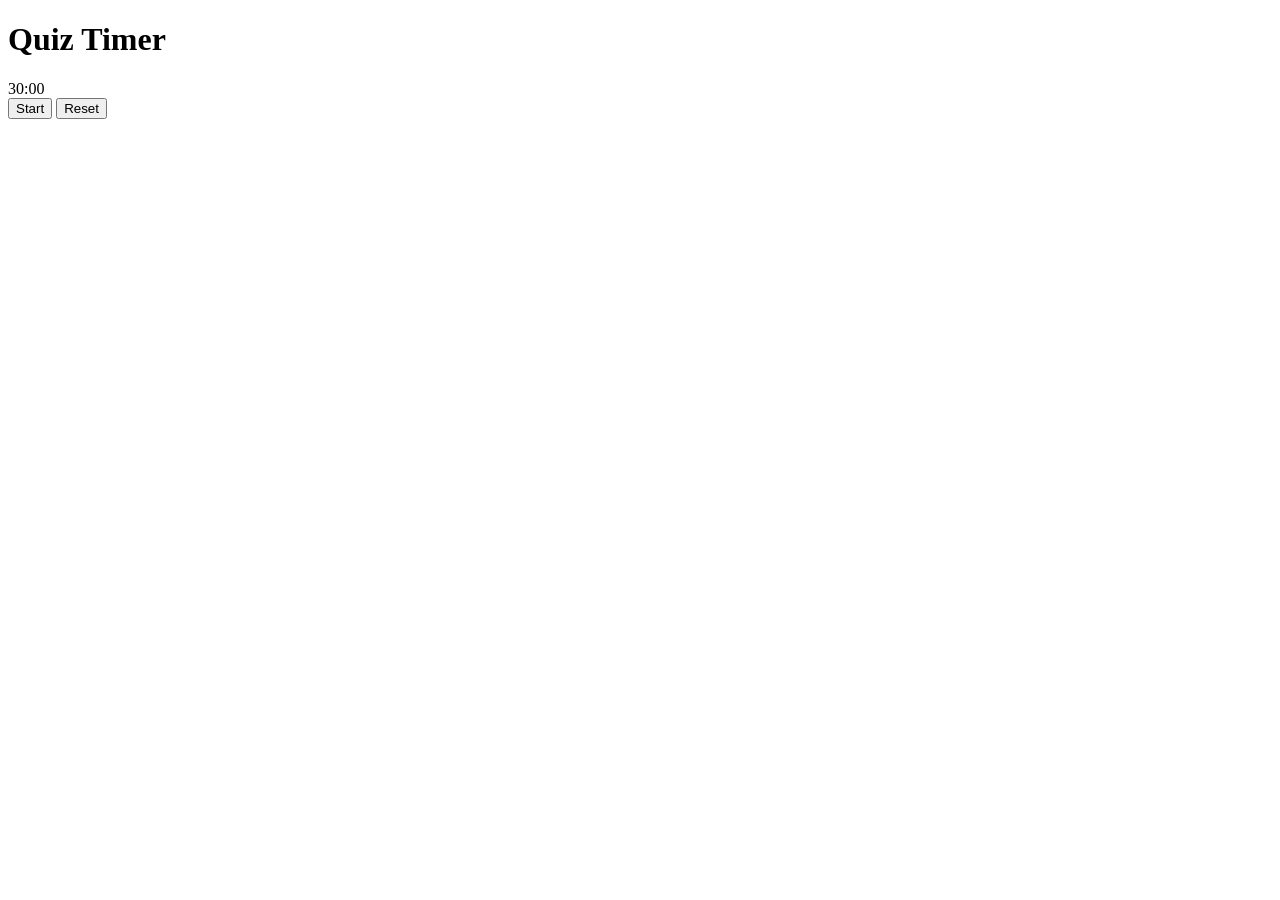
==== index.html @ 226b1367 "Create HTML file for quiz timer interface" ====
<!DOCTYPE html>
<html lang="en">
<head>
    <meta charset="UTF-8">
    <meta name="viewport" content="width=device-width, initial-scale=1.0">
    <link rel="stylesheet" href="styles.css">
    <title>Quiz Timer</title>
</head>
<body>
    <div class="container">
        <h1>Quiz Timer</h1>
        <div id="timer">30:00</div>
        <button id="startBtn">Start</button>
        <button id="resetBtn">Reset</button>
    </div>
    <script src="script.js"></script>
</body>
</html>
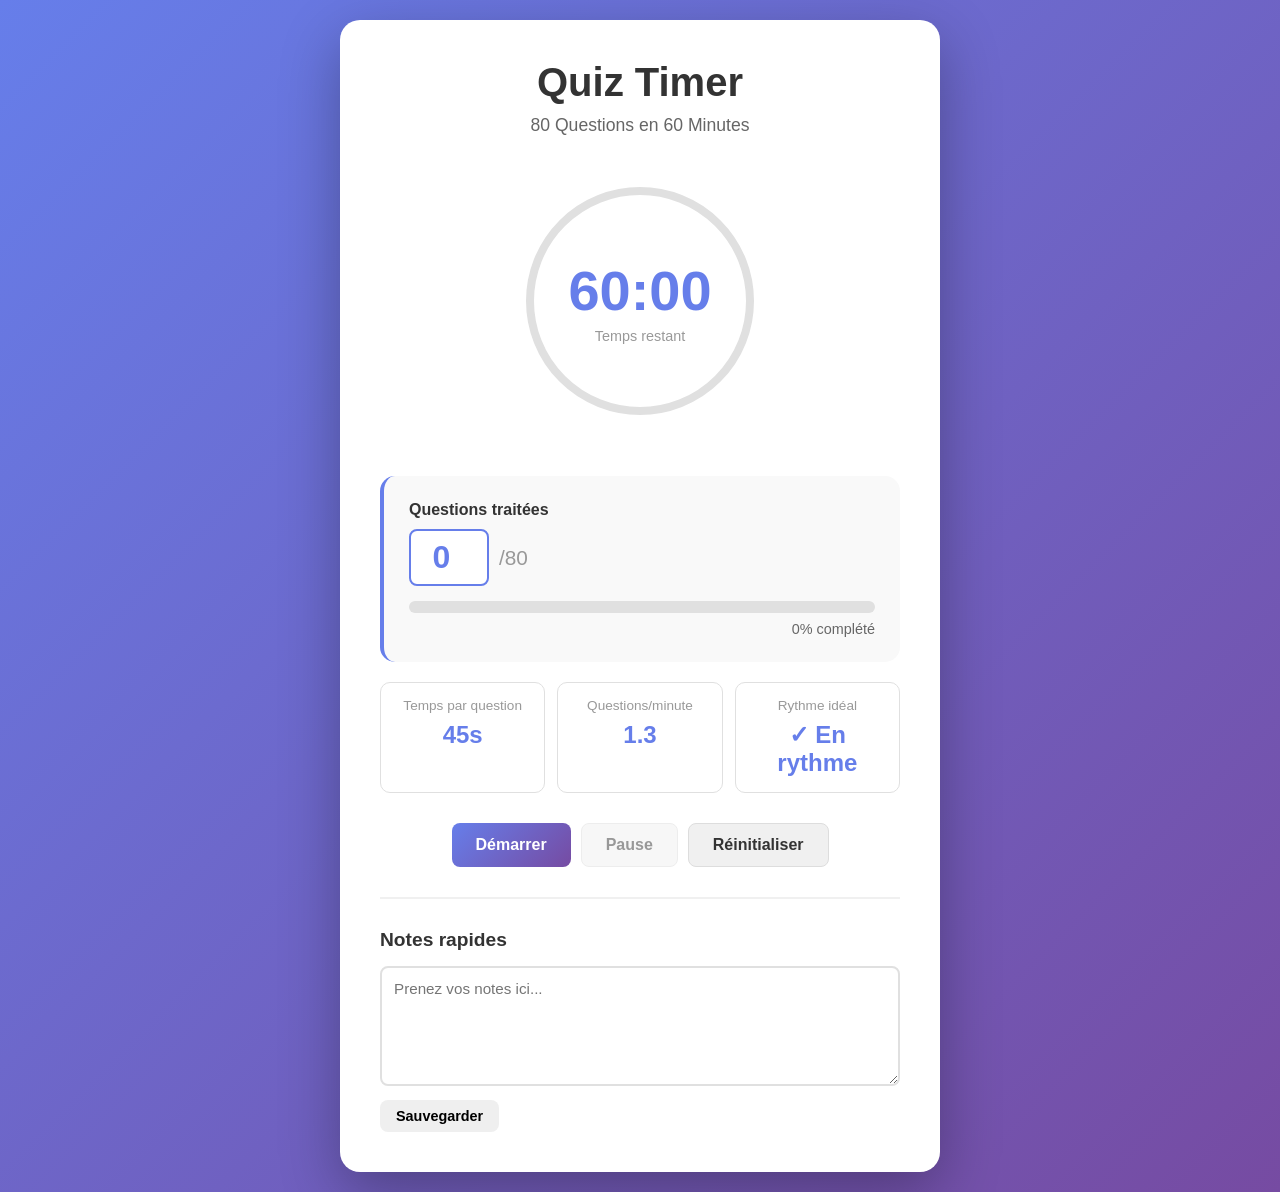
==== commit 1c28ed22: "Add files via upload" ====
--- a/index.html
+++ b/index.html
@@ -1,18 +1,91 @@
 <!DOCTYPE html>
-<html lang="en">
+<html lang="fr">
 <head>
     <meta charset="UTF-8">
     <meta name="viewport" content="width=device-width, initial-scale=1.0">
+    <title>Quiz Timer - 80 Questions en 60 Minutes</title>
     <link rel="stylesheet" href="styles.css">
-    <title>Quiz Timer</title>
 </head>
 <body>
     <div class="container">
-        <h1>Quiz Timer</h1>
-        <div id="timer">30:00</div>
-        <button id="startBtn">Start</button>
-        <button id="resetBtn">Reset</button>
+        <!-- En-tête -->
+        <header class="header">
+            <h1>Quiz Timer</h1>
+            <p class="subtitle">80 Questions en 60 Minutes</p>
+        </header>
+
+        <!-- Panneau principal -->
+        <main class="main-panel">
+            <!-- Timer circulaire -->
+            <div class="timer-section">
+                <div class="circular-timer">
+                    <svg class="progress-ring" width="250" height="250">
+                        <circle class="progress-ring-bg" cx="125" cy="125" r="110" />
+                        <circle class="progress-ring-circle" cx="125" cy="125" r="110" />
+                    </svg>
+                    <div class="timer-display">
+                        <div class="time">
+                            <span id="minutes">60</span>:<span id="seconds">00</span>
+                        </div>
+                        <div class="time-label">Temps restant</div>
+                    </div>
+                </div>
+            </div>
+
+            <!-- Statistiques -->
+            <div class="stats-section">
+                <div class="stat-card">
+                    <label>Questions traitées</label>
+                    <div class="stat-content">
+                        <input type="number" id="currentQuestion" min="0" max="80" value="0">
+                        <span class="stat-max">/80</span>
+                    </div>
+                    <div class="progress-bar">
+                        <div class="progress-fill" id="questionProgress"></div>
+                    </div>
+                    <div class="progress-text">
+                        <span id="progressPercent">0</span>% complété
+                    </div>
+                </div>
+
+                <div class="stats-grid">
+                    <div class="stat-box">
+                        <span class="label">Temps par question</span>
+                        <span class="value" id="timePerQuestion">45s</span>
+                    </div>
+                    <div class="stat-box">
+                        <span class="label">Questions/minute</span>
+                        <span class="value" id="questionsPerMin">1.3</span>
+                    </div>
+                    <div class="stat-box">
+                        <span class="label">Rythme idéal</span>
+                        <span class="value status-ideal">✓ En rythme</span>
+                    </div>
+                </div>
+            </div>
+        </main>
+
+        <!-- Contrôles -->
+        <div class="controls">
+            <button id="startBtn" class="btn btn-primary">Démarrer</button>
+            <button id="pauseBtn" class="btn btn-secondary" disabled>Pause</button>
+            <button id="resetBtn" class="btn btn-secondary">Réinitialiser</button>
+        </div>
+
+        <!-- Avertissements -->
+        <div id="warningBox" class="warning-box hidden">
+            <span class="warning-icon">⚠️</span>
+            <span id="warningText">Vous êtes en retard par rapport au rythme idéal</span>
+        </div>
+
+        <!-- Historique et notes -->
+        <div class="notes-section">
+            <h2>Notes rapides</h2>
+            <textarea id="notesArea" placeholder="Prenez vos notes ici..."></textarea>
+            <button id="saveNotesBtn" class="btn btn-small">Sauvegarder</button>
+        </div>
     </div>
+
     <script src="script.js"></script>
 </body>
 </html>
--- a/styles.css
+++ b/styles.css
@@ -0,0 +1,344 @@
+* {
+    margin: 0;
+    padding: 0;
+    box-sizing: border-box;
+}
+
+body {
+    font-family: 'Segoe UI', Tahoma, Geneva, Verdana, sans-serif;
+    background: linear-gradient(135deg, #667eea 0%, #764ba2 100%);
+    min-height: 100vh;
+    display: flex;
+    justify-content: center;
+    align-items: center;
+    padding: 20px;
+}
+
+.container {
+    background: white;
+    border-radius: 20px;
+    box-shadow: 0 20px 60px rgba(0, 0, 0, 0.3);
+    max-width: 600px;
+    width: 100%;
+    padding: 40px;
+}
+
+.header {
+    text-align: center;
+    margin-bottom: 40px;
+}
+
+.header h1 {
+    font-size: 2.5em;
+    color: #333;
+    margin-bottom: 10px;
+}
+
+.subtitle {
+    font-size: 1.1em;
+    color: #666;
+}
+
+.main-panel {
+    display: flex;
+    flex-direction: column;
+    gap: 30px;
+}
+
+/* Timer circulaire */
+.timer-section {
+    display: flex;
+    justify-content: center;
+    margin-bottom: 20px;
+}
+
+.circular-timer {
+    position: relative;
+    width: 250px;
+    height: 250px;
+}
+
+.progress-ring {
+    transform: rotate(-90deg);
+    width: 100%;
+    height: 100%;
+}
+
+.progress-ring-bg {
+    fill: none;
+    stroke: #e0e0e0;
+    stroke-width: 8;
+}
+
+.progress-ring-circle {
+    fill: none;
+    stroke: url(#gradient);
+    stroke-width: 8;
+    stroke-dasharray: 691;
+    stroke-dashoffset: 691;
+    stroke-linecap: round;
+    transition: stroke-dashoffset 0.5s ease;
+}
+
+.timer-display {
+    position: absolute;
+    top: 50%;
+    left: 50%;
+    transform: translate(-50%, -50%);
+    text-align: center;
+}
+
+.time {
+    font-size: 3.5em;
+    font-weight: bold;
+    color: #667eea;
+    font-variant-numeric: tabular-nums;
+}
+
+.time-label {
+    font-size: 0.9em;
+    color: #999;
+    margin-top: 5px;
+}
+
+/* Statistiques */
+.stats-section {
+    display: flex;
+    flex-direction: column;
+    gap: 20px;
+}
+
+.stat-card {
+    background: #f9f9f9;
+    padding: 25px;
+    border-radius: 15px;
+    border-left: 4px solid #667eea;
+}
+
+.stat-card label {
+    display: block;
+    font-weight: 600;
+    color: #333;
+    margin-bottom: 10px;
+}
+
+.stat-content {
+    display: flex;
+    align-items: center;
+    gap: 10px;
+    margin-bottom: 15px;
+}
+
+#currentQuestion {
+    font-size: 2em;
+    font-weight: bold;
+    width: 80px;
+    padding: 8px;
+    border: 2px solid #667eea;
+    border-radius: 8px;
+    text-align: center;
+    color: #667eea;
+}
+
+.stat-max {
+    font-size: 1.3em;
+    color: #999;
+}
+
+.progress-bar {
+    width: 100%;
+    height: 12px;
+    background: #e0e0e0;
+    border-radius: 10px;
+    overflow: hidden;
+    margin-bottom: 8px;
+}
+
+.progress-fill {
+    height: 100%;
+    background: linear-gradient(90deg, #667eea, #764ba2);
+    transition: width 0.3s ease;
+}
+
+.progress-text {
+    font-size: 0.9em;
+    color: #666;
+    text-align: right;
+}
+
+.stats-grid {
+    display: grid;
+    grid-template-columns: 1fr 1fr 1fr;
+    gap: 12px;
+}
+
+.stat-box {
+    background: white;
+    padding: 15px;
+    border-radius: 10px;
+    border: 1px solid #e0e0e0;
+    text-align: center;
+    display: flex;
+    flex-direction: column;
+    gap: 8px;
+}
+
+.stat-box .label {
+    font-size: 0.85em;
+    color: #999;
+    font-weight: 500;
+}
+
+.stat-box .value {
+    font-size: 1.5em;
+    font-weight: bold;
+    color: #667eea;
+}
+
+.status-ideal {
+    color: #4caf50;
+    font-size: 1.2em;
+}
+
+/* Contrôles */
+.controls {
+    display: flex;
+    gap: 10px;
+    justify-content: center;
+    margin: 30px 0;
+}
+
+.btn {
+    padding: 12px 24px;
+    border: none;
+    border-radius: 8px;
+    font-size: 1em;
+    font-weight: 600;
+    cursor: pointer;
+    transition: all 0.3s ease;
+}
+
+.btn-primary {
+    background: linear-gradient(135deg, #667eea, #764ba2);
+    color: white;
+}
+
+.btn-primary:hover:not(:disabled) {
+    transform: translateY(-2px);
+    box-shadow: 0 5px 20px rgba(102, 126, 234, 0.4);
+}
+
+.btn-secondary {
+    background: #f0f0f0;
+    color: #333;
+    border: 1px solid #ddd;
+}
+
+.btn-secondary:hover:not(:disabled) {
+    background: #e0e0e0;
+}
+
+.btn:disabled {
+    opacity: 0.5;
+    cursor: not-allowed;
+}
+
+.btn-small {
+    padding: 8px 16px;
+    font-size: 0.9em;
+}
+
+/* Avertissements */
+.warning-box {
+    background: #fff3cd;
+    border-left: 4px solid #ffc107;
+    padding: 15px;
+    border-radius: 8px;
+    display: flex;
+    align-items: center;
+    gap: 10px;
+    margin: 20px 0;
+    animation: slideIn 0.3s ease;
+}
+
+.warning-box.hidden {
+    display: none;
+}
+
+.warning-icon {
+    font-size: 1.5em;
+}
+
+.warning-box span {
+    color: #856404;
+}
+
+/* Section notes */
+.notes-section {
+    margin-top: 30px;
+    padding-top: 30px;
+    border-top: 2px solid #f0f0f0;
+}
+
+.notes-section h2 {
+    font-size: 1.2em;
+    color: #333;
+    margin-bottom: 15px;
+}
+
+#notesArea {
+    width: 100%;
+    height: 120px;
+    padding: 12px;
+    border: 2px solid #e0e0e0;
+    border-radius: 8px;
+    font-family: inherit;
+    resize: vertical;
+    margin-bottom: 10px;
+    font-size: 0.95em;
+}
+
+#notesArea:focus {
+    outline: none;
+    border-color: #667eea;
+    box-shadow: 0 0 0 3px rgba(102, 126, 234, 0.1);
+}
+
+/* Responsive */
+@media (max-width: 600px) {
+    .container {
+        padding: 20px;
+    }
+
+    .header h1 {
+        font-size: 2em;
+    }
+
+    .time {
+        font-size: 2.5em;
+    }
+
+    .stats-grid {
+        grid-template-columns: 1fr;
+    }
+
+    .controls {
+        flex-wrap: wrap;
+    }
+
+    .btn {
+        flex: 1;
+        min-width: 100px;
+    }
+}
+
+@keyframes slideIn {
+    from {
+        opacity: 0;
+        transform: translateX(-20px);
+    }
+    to {
+        opacity: 1;
+        transform: translateX(0);
+    }
+}
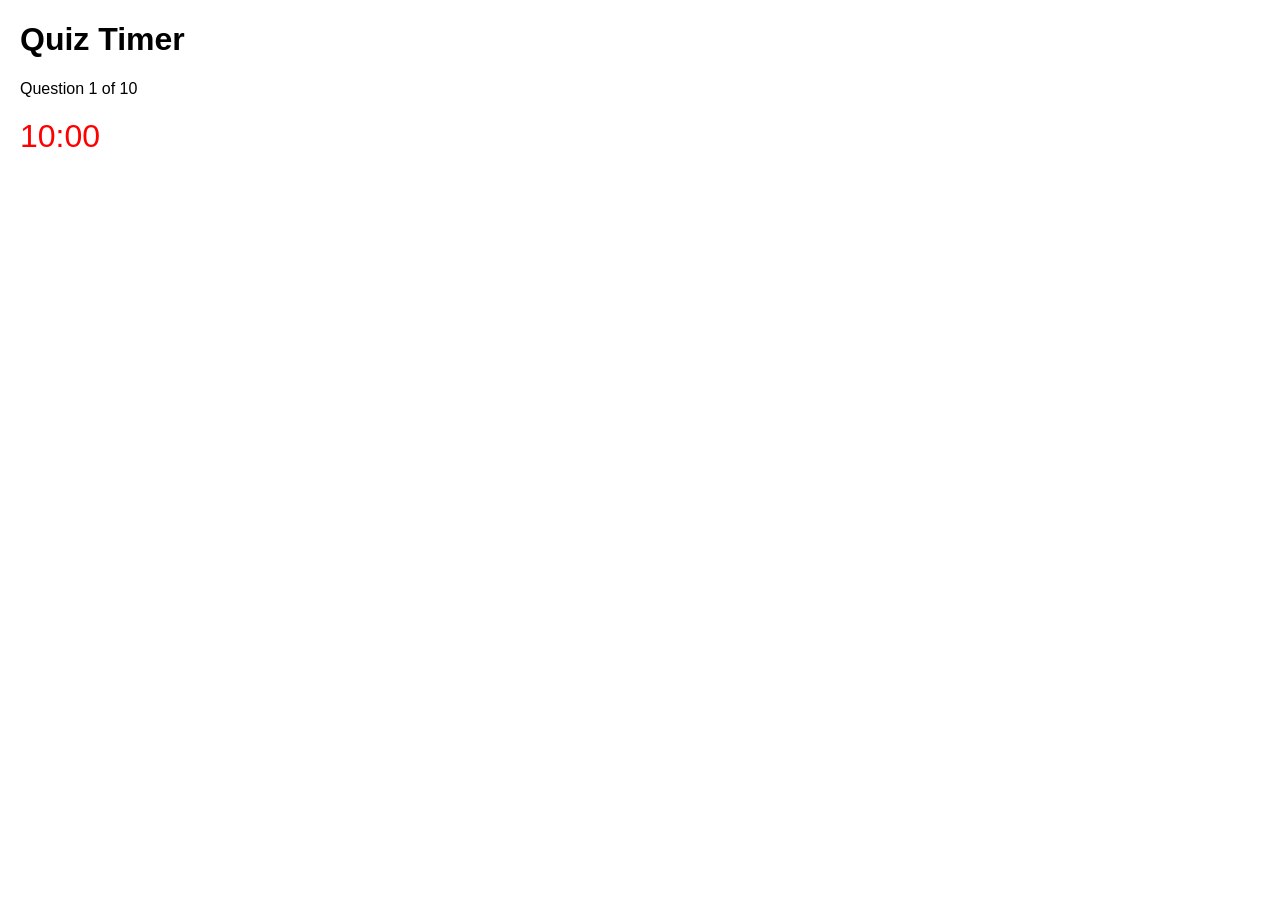
==== commit ebd85837: "Add index.html for simplified quiz timer interface" ====
--- a/index.html
+++ b/index.html
@@ -1,91 +1,40 @@
 <!DOCTYPE html>
-<html lang="fr">
+<html lang="en">
 <head>
     <meta charset="UTF-8">
     <meta name="viewport" content="width=device-width, initial-scale=1.0">
-    <title>Quiz Timer - 80 Questions en 60 Minutes</title>
-    <link rel="stylesheet" href="styles.css">
+    <title>Quiz Timer</title>
+    <style>
+        body { font-family: Arial, sans-serif; margin: 20px; }
+        #timer { font-size: 2rem; color: red; }
+        #question { margin: 20px 0; }
+    </style>
 </head>
 <body>
-    <div class="container">
-        <!-- En-tête -->
-        <header class="header">
-            <h1>Quiz Timer</h1>
-            <p class="subtitle">80 Questions en 60 Minutes</p>
-        </header>
+    <h1>Quiz Timer</h1>
+    <div id="question">Question 1 of 10</div>
+    <div id="timer">00:00</div>
+    <script>
+        let totalTime = 600; // Total time for the quiz in seconds
+        let currentTime = totalTime;
+        let questionNumber = 1;
 
-        <!-- Panneau principal -->
-        <main class="main-panel">
-            <!-- Timer circulaire -->
-            <div class="timer-section">
-                <div class="circular-timer">
-                    <svg class="progress-ring" width="250" height="250">
-                        <circle class="progress-ring-bg" cx="125" cy="125" r="110" />
-                        <circle class="progress-ring-circle" cx="125" cy="125" r="110" />
-                    </svg>
-                    <div class="timer-display">
-                        <div class="time">
-                            <span id="minutes">60</span>:<span id="seconds">00</span>
-                        </div>
-                        <div class="time-label">Temps restant</div>
-                    </div>
-                </div>
-            </div>
+        const questionDiv = document.getElementById("question");
+        const timerDiv = document.getElementById("timer");
 
-            <!-- Statistiques -->
-            <div class="stats-section">
-                <div class="stat-card">
-                    <label>Questions traitées</label>
-                    <div class="stat-content">
-                        <input type="number" id="currentQuestion" min="0" max="80" value="0">
-                        <span class="stat-max">/80</span>
-                    </div>
-                    <div class="progress-bar">
-                        <div class="progress-fill" id="questionProgress"></div>
-                    </div>
-                    <div class="progress-text">
-                        <span id="progressPercent">0</span>% complété
-                    </div>
-                </div>
+        function updateTimer() {
+            const minutes = Math.floor(currentTime / 60);
+            const seconds = currentTime % 60;
+            timerDiv.innerText = `${String(minutes).padStart(2, '0')}:${String(seconds).padStart(2, '0')}`;
+            currentTime--;
 
-                <div class="stats-grid">
-                    <div class="stat-box">
-                        <span class="label">Temps par question</span>
-                        <span class="value" id="timePerQuestion">45s</span>
-                    </div>
-                    <div class="stat-box">
-                        <span class="label">Questions/minute</span>
-                        <span class="value" id="questionsPerMin">1.3</span>
-                    </div>
-                    <div class="stat-box">
-                        <span class="label">Rythme idéal</span>
-                        <span class="value status-ideal">✓ En rythme</span>
-                    </div>
-                </div>
-            </div>
-        </main>
+            if (currentTime < 0) {
+                clearInterval(interval);
+                alert('Time is up!');
+            }
+        }
 
-        <!-- Contrôles -->
-        <div class="controls">
-            <button id="startBtn" class="btn btn-primary">Démarrer</button>
-            <button id="pauseBtn" class="btn btn-secondary" disabled>Pause</button>
-            <button id="resetBtn" class="btn btn-secondary">Réinitialiser</button>
-        </div>
-
-        <!-- Avertissements -->
-        <div id="warningBox" class="warning-box hidden">
-            <span class="warning-icon">⚠️</span>
-            <span id="warningText">Vous êtes en retard par rapport au rythme idéal</span>
-        </div>
-
-        <!-- Historique et notes -->
-        <div class="notes-section">
-            <h2>Notes rapides</h2>
-            <textarea id="notesArea" placeholder="Prenez vos notes ici..."></textarea>
-            <button id="saveNotesBtn" class="btn btn-small">Sauvegarder</button>
-        </div>
-    </div>
-
-    <script src="script.js"></script>
+        const interval = setInterval(updateTimer, 1000);
+    </script>
 </body>
 </html>
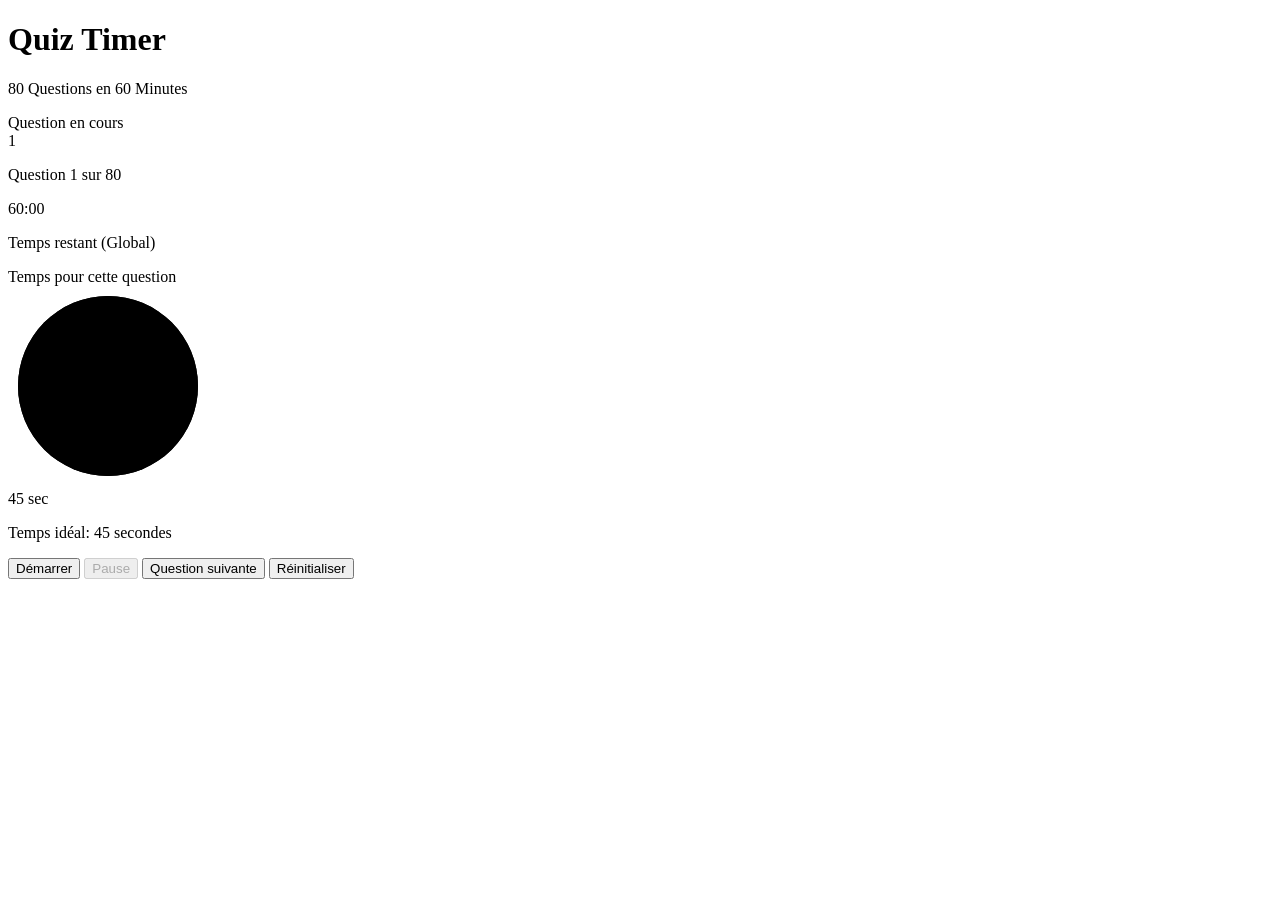
==== commit 8dd42e84: "Rename index_Version2.html to index.html" ====
--- a/index.html
+++ b/index.html
@@ -1,40 +1,67 @@
 <!DOCTYPE html>
-<html lang="en">
+<html lang="fr">
 <head>
     <meta charset="UTF-8">
     <meta name="viewport" content="width=device-width, initial-scale=1.0">
-    <title>Quiz Timer</title>
-    <style>
-        body { font-family: Arial, sans-serif; margin: 20px; }
-        #timer { font-size: 2rem; color: red; }
-        #question { margin: 20px 0; }
-    </style>
+    <title>Quiz Timer - 80 Questions</title>
+    <link rel="stylesheet" href="styles.css">
 </head>
 <body>
-    <h1>Quiz Timer</h1>
-    <div id="question">Question 1 of 10</div>
-    <div id="timer">00:00</div>
-    <script>
-        let totalTime = 600; // Total time for the quiz in seconds
-        let currentTime = totalTime;
-        let questionNumber = 1;
+    <div class="container">
+        <!-- En-tête -->
+        <header class="header">
+            <h1>Quiz Timer</h1>
+            <p class="subtitle">80 Questions en 60 Minutes</p>
+        </header>
 
-        const questionDiv = document.getElementById("question");
-        const timerDiv = document.getElementById("timer");
+        <!-- Panneau principal -->
+        <main class="main-panel">
+            <!-- Question actuelle -->
+            <div class="question-section">
+                <label>Question en cours</label>
+                <div class="question-display" id="questionDisplay">1</div>
+                <p class="question-info">Question <span id="currentNum">1</span> sur 80</p>
+            </div>
 
-        function updateTimer() {
-            const minutes = Math.floor(currentTime / 60);
-            const seconds = currentTime % 60;
-            timerDiv.innerText = `${String(minutes).padStart(2, '0')}:${String(seconds).padStart(2, '0')}`;
-            currentTime--;
+            <!-- Timer global -->
+            <div class="timer-section">
+                <div class="timer-display">
+                    <div class="time-global" id="timeGlobal">60:00</div>
+                    <p class="timer-label">Temps restant (Global)</p>
+                </div>
+            </div>
 
-            if (currentTime < 0) {
-                clearInterval(interval);
-                alert('Time is up!');
-            }
-        }
+            <!-- Timer question actuelle -->
+            <div class="question-timer-section">
+                <label>Temps pour cette question</label>
+                <div class="question-timer-container">
+                    <svg class="timer-circle" width="200" height="200">
+                        <circle cx="100" cy="100" r="90" class="timer-bg" />
+                        <circle cx="100" cy="100" r="90" class="timer-fill" id="timerFill" />
+                    </svg>
+                    <div class="timer-center">
+                        <span class="timer-number" id="questionTime">45</span>
+                        <span class="timer-unit">sec</span>
+                    </div>
+                </div>
+                <p class="ideal-time">Temps idéal: 45 secondes</p>
+            </div>
+        </main>
 
-        const interval = setInterval(updateTimer, 1000);
-    </script>
+        <!-- Contrôles -->
+        <div class="controls">
+            <button id="startBtn" class="btn btn-primary">Démarrer</button>
+            <button id="pauseBtn" class="btn btn-secondary" disabled>Pause</button>
+            <button id="nextQuestionBtn" class="btn btn-success">Question suivante</button>
+            <button id="resetBtn" class="btn btn-secondary">Réinitialiser</button>
+        </div>
+
+        <!-- Avertissements -->
+        <div id="warningBox" class="warning-box hidden">
+            <span id="warningText"></span>
+        </div>
+    </div>
+
+    <script src="script.js"></script>
 </body>
-</html>+</html>
